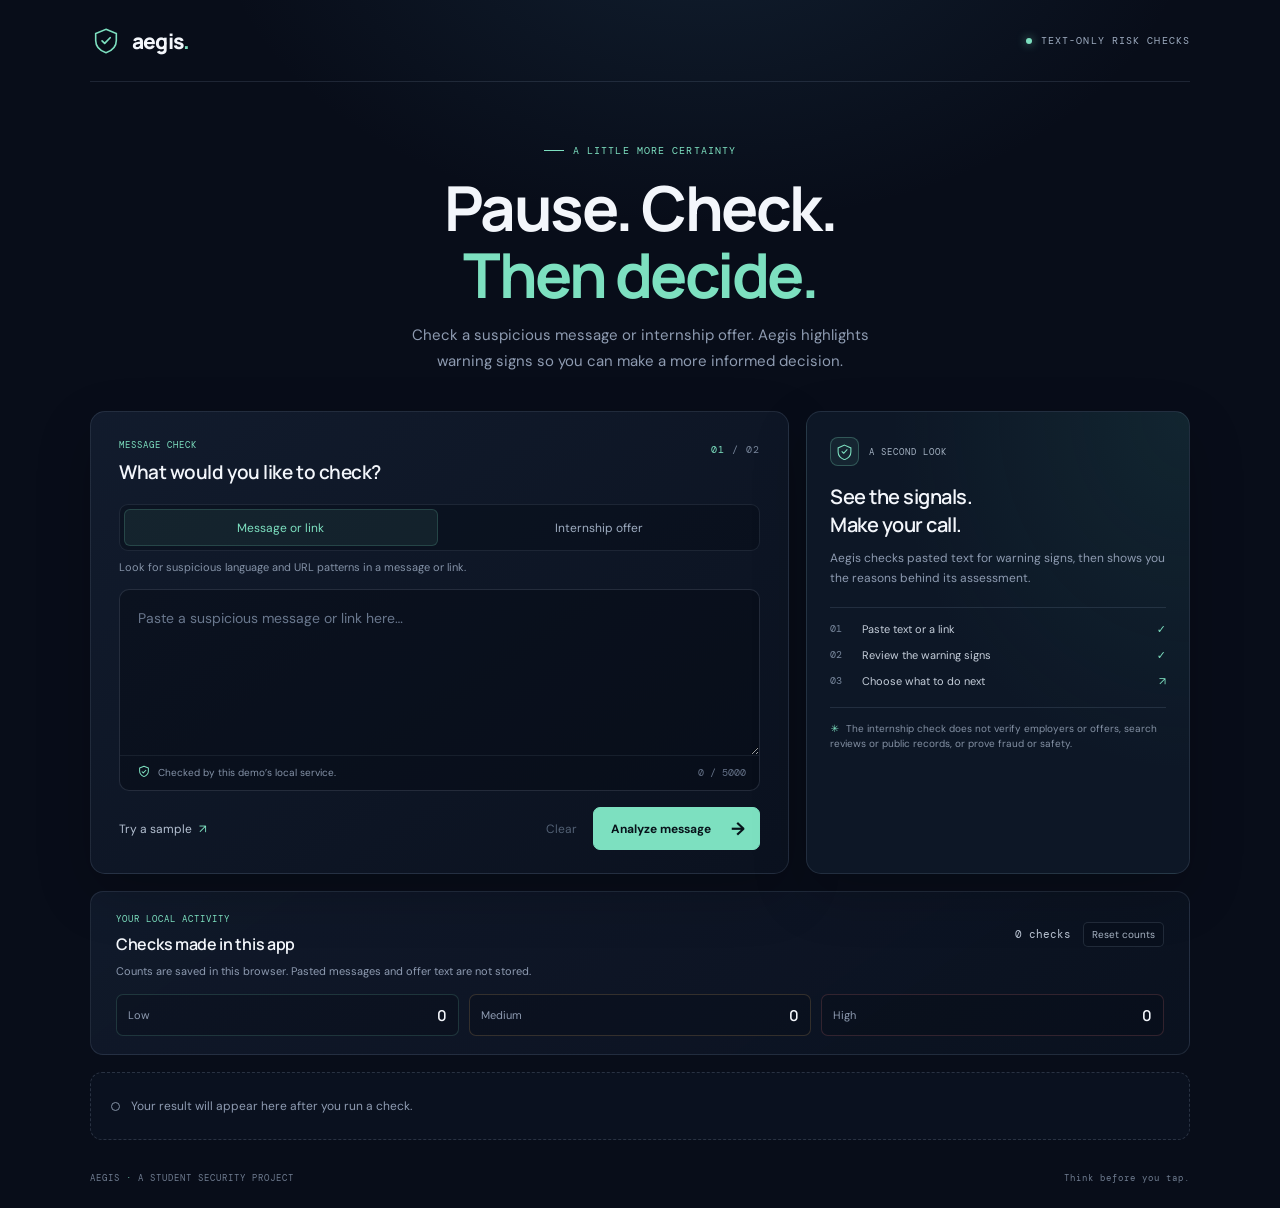
==== v2-test-model/frontend/index.html @ 484f484f "Add isolated V2 test model package" ====
<!doctype html>
<html lang="en">
  <head>
    <meta charset="utf-8" />
    <meta name="viewport" content="width=device-width, initial-scale=1" />
    <meta name="theme-color" content="#080d19" />
    <meta name="description" content="Check suspicious messages and internship offers with Aegis." />
    <title>Aegis — Scam warning checks</title>
    <link rel="stylesheet" href="styles.css" />
    <script src="app.js" defer></script>
  </head>
  <body>
    <div class="shell">
      <header class="topbar">
        <a class="brand" href="#top" aria-label="Aegis home">
          <span class="brand-mark" aria-hidden="true">
            <svg viewBox="0 0 32 32" fill="none"><path d="M16 3.5 27 8v7.4c0 6.2-4.3 10.8-11 13.1C9.3 26.2 5 21.6 5 15.4V8l11-4.5Z" stroke="currentColor" stroke-width="1.7"/><path d="m11.8 15.8 2.8 2.8 5.8-6.1" stroke="currentColor" stroke-width="1.8" stroke-linecap="round" stroke-linejoin="round"/></svg>
          </span>
          <span class="brand-name">aegis<span>.</span></span>
        </a>
        <div class="topbar-note"><span class="live-dot"></span> TEXT-ONLY RISK CHECKS</div>
      </header>

      <main id="top">
        <section class="intro" aria-labelledby="page-title">
          <div class="eyebrow"><span class="eyebrow-line"></span> A LITTLE MORE CERTAINTY</div>
          <h1 id="page-title">Pause. Check.<br /><span>Then decide.</span></h1>
          <p class="intro-copy">Check a suspicious message or internship offer. Aegis highlights warning signs so you can make a more informed decision.</p>
        </section>

        <section class="workspace" aria-label="Aegis text checker">
          <div class="checker-card">
            <div class="card-heading">
              <div>
                <div class="section-kicker" id="mode-kicker">MESSAGE CHECK</div>
                <h2>What would you like to check?</h2>
              </div>
              <span class="step-label"><span>01</span> / 02</span>
            </div>

            <div class="mode-picker" role="group" aria-label="Choose what to check">
              <button class="mode-button is-active" type="button" data-mode="message" aria-pressed="true">Message or link</button>
              <button class="mode-button" type="button" data-mode="internship" aria-pressed="false">Internship offer</button>
            </div>
            <p class="mode-help" id="mode-help">Look for suspicious language and URL patterns in a message or link.</p>

            <div class="input-wrap company-site-field" id="company-site-field" hidden>
              <label for="company-website">Company website <span>(optional)</span></label>
              <input id="company-website" name="company-website" type="url" maxlength="500" placeholder="https://company.example" autocomplete="url" aria-describedby="company-website-note" />
              <p class="field-note" id="company-website-note">Included with the offer text in the same warning check. This does not verify the company or search its website.</p>
            </div>

            <form id="check-form">
              <label class="sr-only" id="message-label" for="message">Suspicious message or URL</label>
              <div class="input-wrap">
              <textarea id="message" name="message" maxlength="5000" placeholder="Paste a suspicious message or link here…" aria-describedby="mode-help char-count" required></textarea>
                <div class="input-footer">
                  <span class="input-hint"><svg viewBox="0 0 16 16" aria-hidden="true"><path d="M8 1.5 13 3.5v3.4c0 3-2 5.2-5 6.4-3-1.2-5-3.4-5-6.4V3.5l5-2Z"/><path d="m5.8 7.7 1.4 1.4 3-3.1"/></svg> Checked by this demo’s local service.</span>
                  <span id="char-count" class="char-count">0 / 5000</span>
                </div>
              </div>
              <div class="form-actions">
                <button class="text-button" id="sample-button" type="button">Try a sample <span aria-hidden="true">↗</span></button>
                <div class="primary-actions">
                  <button class="clear-button" id="clear-button" type="button" disabled>Clear</button>
                  <button class="analyze-button" id="submit-button" type="submit"><span class="button-label">Analyze message</span><span class="button-arrow" aria-hidden="true">→</span></button>
                </div>
              </div>
            </form>

            <p id="status" class="status" role="status" aria-live="polite"></p>
          </div>

          <aside class="side-panel" aria-label="How Aegis works">
            <div class="side-top">
              <span class="side-icon" aria-hidden="true"><svg viewBox="0 0 24 24" fill="none"><path d="M12 3 21 7v5.7c0 5.1-3.6 8.9-9 10.8-5.4-1.9-9-5.7-9-10.8V7l9-4Z" stroke="currentColor" stroke-width="1.5"/><path d="m8.5 12.2 2.3 2.3 4.8-5" stroke="currentColor" stroke-width="1.5" stroke-linecap="round" stroke-linejoin="round"/></svg></span>
              <span class="side-kicker">A SECOND LOOK</span>
            </div>
            <h2>See the signals.<br />Make your call.</h2>
            <p class="side-copy">Aegis checks pasted text for warning signs, then shows you the reasons behind its assessment.</p>
            <div class="side-divider"></div>
            <div class="workflow">
              <div class="workflow-step"><span class="workflow-number">01</span><span>Paste text or a link</span><span class="workflow-check">✓</span></div>
              <div class="workflow-step"><span class="workflow-number">02</span><span>Review the warning signs</span><span class="workflow-check">✓</span></div>
              <div class="workflow-step"><span class="workflow-number">03</span><span>Choose what to do next</span><span class="workflow-check">↗</span></div>
            </div>
            <p class="disclaimer"><span aria-hidden="true">✳</span> The internship check does not verify employers or offers, search reviews or public records, or prove fraud or safety.</p>
          </aside>
        </section>

        <section class="stats-card" aria-labelledby="stats-title" aria-live="polite">
          <div class="stats-heading">
            <div>
              <div class="section-kicker">YOUR LOCAL ACTIVITY</div>
              <h2 id="stats-title">Checks made in this app</h2>
            </div>
            <div class="stats-controls">
              <span class="stats-total" id="stats-total">0 checks</span>
              <button class="reset-stats" id="reset-stats" type="button">Reset counts</button>
            </div>
          </div>
          <p class="stats-note">Counts are saved in this browser. Pasted messages and offer text are not stored.</p>
          <dl class="risk-stats">
            <div class="risk-stat low-stat"><dt>Low</dt><dd id="stats-low">0</dd></div>
            <div class="risk-stat medium-stat"><dt>Medium</dt><dd id="stats-medium">0</dd></div>
            <div class="risk-stat high-stat"><dt>High</dt><dd id="stats-high">0</dd></div>
          </dl>
        </section>

        <section id="result-state" class="result-state" data-state="empty" role="status" aria-live="polite" aria-atomic="true">
          <span class="state-indicator" aria-hidden="true"></span>
          <p id="result-state-message">Your result will appear here after you run a check.</p>
        </section>

        <section id="result" class="result-card" aria-labelledby="result-title" aria-busy="false" hidden>
          <div class="result-heading">
            <div><div class="section-kicker">CHECK COMPLETE</div><h2 id="result-title">Here’s what Aegis found</h2></div>
            <span id="result-level" class="risk-pill">LOW RISK</span>
          </div>
          <div class="result-grid">
            <div class="score-panel">
              <div class="score-ring" id="score-ring"><div class="score-inner"><strong id="score-value">0</strong><span>of 100</span></div></div>
              <span class="score-caption">Warning score</span>
            </div>
            <div class="findings-panel">
              <h3>Warning signs</h3>
              <ul id="signals-list" class="signals-list"></ul>
              <p id="explanation" class="explanation"></p>
            </div>
          </div>
          <div class="result-note"><span aria-hidden="true">i</span> Scores are heuristic warnings, not measured probabilities. A low score does not prove a message or offer is safe.</div>
          <section id="source-research" class="source-research" aria-labelledby="source-title" hidden>
            <h3 id="source-title">Source research</h3>
            <p id="source-status" class="source-status"></p>
            <ul id="source-list" class="source-list"></ul>
          </section>
        </section>

        <footer class="footer"><span>AEGIS <span class="footer-dot">·</span> A STUDENT SECURITY PROJECT</span><span>Think before you tap.</span></footer>
      </main>
    </div>
  </body>
</html>
---- v2-test-model/frontend/styles.css ----
@import url('https://fonts.googleapis.com/css2?family=DM+Mono:wght@400;500&family=DM+Sans:wght@400;500;600;700&family=Manrope:wght@400;500;600;700;800&display=swap');

:root {
  color-scheme: dark;
  --bg: #080d19;
  --panel: #0e1626;
  --panel-2: #111c2e;
  --line: rgba(175, 197, 226, .13);
  --text: #f3f6fb;
  --muted: #8e9bb1;
  --soft: #bbc5d4;
  --mint: #7de0c0;
  --mint-dark: #112c2b;
  --mono: 'DM Mono', ui-monospace, monospace;
  font-family: 'DM Sans', system-ui, sans-serif;
  font-synthesis: none;
  text-rendering: optimizeLegibility;
  -webkit-font-smoothing: antialiased;
}

* { box-sizing: border-box; }
body { min-width: 320px; margin: 0; color: var(--text); background: radial-gradient(ellipse 55% 38% at 55% -8%, rgba(53, 100, 134, .2), transparent 70%), var(--bg); }
button, textarea, input { font: inherit; }
button:focus-visible, textarea:focus-visible, input:focus-visible, a:focus-visible { outline: 2px solid var(--mint); outline-offset: 3px; }
.shell { width: min(1100px, calc(100% - 56px)); margin: 0 auto; }
.topbar { height: 82px; display: flex; align-items: center; justify-content: space-between; border-bottom: 1px solid var(--line); }
.brand { display: inline-flex; align-items: center; gap: 10px; color: var(--text); text-decoration: none; }
.brand-mark { display: grid; width: 32px; height: 32px; place-items: center; color: var(--mint); }
.brand-mark svg { width: 30px; }
.brand-name { font: 800 21px 'Manrope', sans-serif; letter-spacing: -.8px; }
.brand-name span { color: var(--mint); }
.topbar-note, .eyebrow, .section-kicker, .step-label, .side-kicker, .footer { font-family: var(--mono); letter-spacing: .11em; }
.topbar-note { display: inline-flex; align-items: center; gap: 9px; color: #9eacc0; font-size: 10px; }
.live-dot { width: 6px; height: 6px; border-radius: 50%; background: var(--mint); box-shadow: 0 0 10px rgba(125,224,192,.7); }
main { padding: 62px 0 0; }
.intro { max-width: 620px; margin: 0 auto 37px; text-align: center; }
.eyebrow { display: flex; align-items: center; justify-content: center; gap: 9px; color: var(--mint); font-size: 10px; }
.eyebrow-line { width: 20px; height: 1px; background: var(--mint); }
h1, h2, h3, p { margin-top: 0; }
h1 { margin: 18px 0 13px; font: 700 clamp(42px, 6vw, 62px)/1.08 'Manrope', sans-serif; letter-spacing: -2.5px; }
h1 span { color: var(--mint); }
.intro-copy { max-width: 490px; margin: 0 auto; color: var(--muted); font-size: 15px; line-height: 1.75; }
.workspace { display: grid; grid-template-columns: minmax(0, 1.55fr) minmax(270px, .85fr); gap: 17px; align-items: stretch; }
.checker-card, .side-panel, .result-card { border: 1px solid var(--line); border-radius: 15px; background: linear-gradient(145deg, rgba(18,28,46,.97), rgba(11,18,32,.98)); box-shadow: 0 20px 55px rgba(0,0,0,.2); }
.checker-card { padding: 27px 28px 23px; }
.card-heading, .result-heading { display: flex; align-items: flex-start; justify-content: space-between; gap: 16px; margin-bottom: 19px; }
.section-kicker { margin-bottom: 8px; color: var(--mint); font-size: 9px; }
.card-heading h2, .result-heading h2 { margin-bottom: 0; font: 600 19px 'Manrope', sans-serif; letter-spacing: -.45px; }
.step-label { margin-top: 4px; color: #77859a; font-size: 10px; white-space: nowrap; }
.step-label span { color: var(--mint); }
.mode-picker { display: grid; grid-template-columns: 1fr 1fr; gap: 4px; margin: 0 0 8px; padding: 4px; border: 1px solid rgba(164,183,209,.12); border-radius: 9px; background: rgba(5,10,19,.34); }
.mode-button { min-height: 37px; padding: 7px 10px; border: 1px solid transparent; border-radius: 6px; color: #9eacc0; background: transparent; font-size: 12px; cursor: pointer; transition: color .2s, background .2s, border-color .2s; }
.mode-button:hover:not(:disabled) { color: var(--text); }
.mode-button.is-active { border-color: rgba(125,224,192,.18); color: var(--mint); background: rgba(125,224,192,.08); }
.mode-button:disabled { cursor: wait; opacity: .65; }
.mode-help { min-height: 18px; margin: 0 0 12px; color: #8492a7; font-size: 11px; line-height: 1.55; }
.company-site-field { margin: 0 0 12px; padding: 11px 14px 10px; }
.company-site-field label { display: block; margin-bottom: 7px; color: #c2ccda; font-size: 11px; }
.company-site-field label span { color: var(--muted); }
.company-site-field input { width: 100%; min-height: 36px; border: 1px solid rgba(164,183,209,.16); border-radius: 6px; padding: 7px 9px; color: var(--text); background: rgba(5,10,19,.4); font-size: 12px; }
.company-site-field input::placeholder { color: #69778d; }
.field-note { margin: 7px 0 0; color: #8492a7; font-size: 10px; line-height: 1.5; }
.input-wrap { overflow: hidden; border: 1px solid rgba(164,183,209,.17); border-radius: 10px; background: rgba(5,10,19,.44); transition: border-color .2s, box-shadow .2s; }
.input-wrap:focus-within { border-color: rgba(125,224,192,.55); box-shadow: 0 0 0 3px rgba(125,224,192,.06); }
textarea { display: block; width: 100%; min-height: 165px; resize: vertical; border: 0; outline: 0; padding: 17px 18px 12px; color: var(--text); background: transparent; font-size: 14px; line-height: 1.65; }
textarea::placeholder { color: #69778d; }
.input-footer { display: flex; align-items: center; justify-content: space-between; gap: 10px; padding: 9px 13px 11px 17px; border-top: 1px solid rgba(164,183,209,.09); }
.input-hint { display: flex; align-items: center; gap: 7px; color: #8492a7; font-size: 10px; }
.input-hint svg { width: 14px; height: 14px; fill: none; stroke: var(--mint); stroke-width: 1.15; stroke-linecap: round; stroke-linejoin: round; }
.char-count { color: #647187; font: 10px var(--mono); white-space: nowrap; }
.form-actions { display: flex; justify-content: space-between; align-items: center; margin-top: 16px; }
.primary-actions { display: flex; align-items: center; gap: 16px; }
.text-button, .clear-button { padding: 8px 0; border: 0; color: #b3bfd0; background: none; font-size: 12px; cursor: pointer; }
.text-button span { padding-left: 4px; color: var(--mint); }
.clear-button:disabled { color: #526074; cursor: default; }
.analyze-button { display: inline-flex; align-items: center; gap: 20px; min-height: 43px; padding: 0 14px 0 17px; border: 1px solid var(--mint); border-radius: 7px; color: #07131a; background: var(--mint); font-size: 12px; font-weight: 700; cursor: pointer; transition: background .2s, transform .2s; }
.analyze-button:hover:not(:disabled) { transform: translateY(-1px); background: #a0f0d7; }
.analyze-button:disabled { opacity: .75; cursor: wait; }
.button-arrow { font-size: 18px; line-height: 1; }
.status { min-height: 18px; margin: 11px 0 0; color: #f0a4a4; font-size: 12px; }
.status:empty { display: none; }
.result-state { display: flex; align-items: center; gap: 11px; min-height: 68px; margin-top: 17px; padding: 17px 20px; border: 1px dashed rgba(164,183,209,.2); border-radius: 12px; color: var(--muted); background: rgba(14,22,38,.52); font-size: 12px; line-height: 1.55; }
.result-state p { margin: 0; }
.state-indicator { width: 9px; height: 9px; flex: 0 0 9px; border: 1px solid #8391a4; border-radius: 50%; }
.result-state[data-state="loading"] { border-style: solid; border-color: rgba(125,224,192,.25); color: var(--soft); }
.result-state[data-state="loading"] .state-indicator { border-color: var(--mint); border-top-color: transparent; animation: spin .8s linear infinite; }
.result-state[data-state="error"] { border-style: solid; border-color: rgba(255,128,137,.35); color: #ffc0c4; background: rgba(66,22,33,.25); }
.result-state[data-state="error"] .state-indicator { border-color: #ff8991; background: #ff8991; box-shadow: 0 0 0 4px rgba(255,128,137,.1); }
.side-panel { position: relative; overflow: hidden; padding: 25px 23px 20px; background: radial-gradient(ellipse at 100% 0, rgba(39,102,94,.18), transparent 55%), #0d1726; }
.side-top { display: flex; align-items: center; gap: 10px; margin-bottom: 17px; }
.side-icon { display: grid; width: 29px; height: 29px; place-items: center; border: 1px solid rgba(125,224,192,.27); border-radius: 8px; color: var(--mint); background: rgba(125,224,192,.07); }
.side-icon svg { width: 17px; }
.side-kicker { color: #a4b2c2; font-size: 9px; }
.side-panel h2 { margin-bottom: 10px; font: 600 20px/1.36 'Manrope', sans-serif; letter-spacing: -.5px; }
.side-copy { margin-bottom: 18px; color: var(--muted); font-size: 12px; line-height: 1.7; }
.side-divider { height: 1px; margin-bottom: 14px; background: var(--line); }
.workflow { display: grid; gap: 12px; }
.workflow-step { display: grid; grid-template-columns: 25px 1fr 15px; align-items: center; gap: 7px; color: #c5ceda; font-size: 11px; }
.workflow-number { color: #77869b; font: 10px var(--mono); }
.workflow-check { color: var(--mint); font-size: 11px; text-align: right; }
.disclaimer { margin: 19px 0 0; padding-top: 13px; border-top: 1px solid var(--line); color: #8491a4; font-size: 10px; line-height: 1.55; }
.disclaimer span { padding-right: 4px; color: var(--mint); }
.result-card { margin-top: 17px; padding: 25px 28px 18px; animation: reveal .3s ease-out; }
.result-heading { align-items: center; margin-bottom: 20px; }
.risk-pill { padding: 7px 10px; border: 1px solid rgba(125,224,192,.25); border-radius: 99px; color: var(--mint); background: rgba(125,224,192,.07); font: 10px var(--mono); letter-spacing: .06em; white-space: nowrap; }
.risk-pill.medium { border-color: rgba(255,196,111,.3); color: #ffc46f; background: rgba(255,196,111,.07); }
.risk-pill.high { border-color: rgba(255,128,137,.35); color: #ff8991; background: rgba(255,128,137,.08); }
.result-grid { display: grid; grid-template-columns: 170px 1fr; gap: 26px; align-items: center; }
.score-panel { display: flex; flex-direction: column; align-items: center; gap: 9px; }
.score-ring { display: grid; width: 112px; height: 112px; place-items: center; border-radius: 50%; background: conic-gradient(var(--mint) 0deg, rgba(125,224,192,.12) 0deg); transition: background .4s; }
.score-inner { display: flex; width: 95px; height: 95px; flex-direction: column; align-items: center; justify-content: center; border-radius: 50%; background: #101a2a; }
.score-inner strong { font: 700 31px 'Manrope', sans-serif; line-height: 1; }
.score-inner span, .score-caption { color: var(--muted); font-size: 10px; }
.findings-panel h3 { margin-bottom: 11px; font: 600 13px 'Manrope', sans-serif; }
.signals-list { display: grid; gap: 7px; margin: 0; padding: 0; list-style: none; }
.signals-list li { display: flex; align-items: flex-start; gap: 8px; color: #c2ccda; font-size: 12px; line-height: 1.5; }
.signals-list li::before { content: '!'; display: grid; width: 16px; height: 16px; flex: 0 0 16px; place-items: center; border-radius: 50%; color: #ffc46f; background: rgba(255,196,111,.1); font: 10px var(--mono); }
.signals-list li.no-signals::before { content: '✓'; color: var(--mint); background: rgba(125,224,192,.1); }
.explanation { margin: 12px 0 0; color: var(--muted); font-size: 12px; line-height: 1.7; }
.result-note { display: flex; align-items: center; gap: 8px; margin-top: 19px; padding-top: 13px; border-top: 1px solid var(--line); color: #8d9aae; font-size: 10px; line-height: 1.5; }
.result-note span { display: grid; width: 15px; height: 15px; flex: 0 0 15px; place-items: center; border: 1px solid #8392a5; border-radius: 50%; font: 10px var(--mono); }
.stats-card { margin-top: 17px; padding: 21px 25px 18px; border: 1px solid var(--line); border-radius: 13px; background: linear-gradient(145deg, rgba(18,28,46,.84), rgba(11,18,32,.9)); }
.stats-heading { display: flex; align-items: center; justify-content: space-between; gap: 14px; }
.stats-heading h2 { margin: 0; font: 600 16px 'Manrope', sans-serif; letter-spacing: -.3px; }
.stats-controls { display: flex; align-items: center; gap: 12px; }
.stats-total { color: var(--soft); font: 11px var(--mono); white-space: nowrap; }
.reset-stats { padding: 5px 8px; border: 1px solid rgba(164,183,209,.16); border-radius: 5px; color: #aab6c6; background: rgba(5,10,19,.22); font-size: 10px; cursor: pointer; }
.reset-stats:hover { color: var(--text); border-color: rgba(125,224,192,.35); }
.stats-note { margin: 8px 0 14px; color: var(--muted); font-size: 11px; line-height: 1.55; }
.risk-stats { display: grid; grid-template-columns: repeat(3, 1fr); gap: 10px; margin: 0; }
.risk-stat { display: flex; align-items: center; justify-content: space-between; gap: 8px; min-height: 42px; padding: 8px 11px; border: 1px solid var(--line); border-radius: 7px; background: rgba(5,10,19,.25); }
.risk-stat dt { color: var(--muted); font-size: 11px; }
.risk-stat dd { margin: 0; color: var(--text); font: 600 15px 'Manrope', sans-serif; }
.low-stat { border-color: rgba(125,224,192,.17); }
.medium-stat { border-color: rgba(255,196,111,.17); }
.high-stat { border-color: rgba(255,128,137,.17); }
.source-research { margin-top: 18px; padding-top: 15px; border-top: 1px solid var(--line); }
.source-research h3 { margin-bottom: 7px; font: 600 13px 'Manrope', sans-serif; }
.source-status { margin: 0; color: var(--muted); font-size: 11px; line-height: 1.6; }
.source-list { display: grid; gap: 10px; margin: 11px 0 0; padding: 0; list-style: none; }
.source-list li { display: grid; grid-template-columns: minmax(0, 1fr) auto; align-items: center; gap: 4px 12px; font-size: 11px; }
.source-list a, .source-list li > span:not(.source-kind) { color: var(--mint); overflow-wrap: anywhere; }
.source-kind { grid-column: 1 / -1; color: #aab6c6; font: 9px var(--mono); letter-spacing: .04em; }
.source-list time { color: var(--muted); font-size: 10px; white-space: nowrap; }
.footer { display: flex; justify-content: space-between; padding: 32px 0 24px; color: #6f7c90; font-size: 9px; }
.footer-dot { color: var(--mint); }
.sr-only { position: absolute; width: 1px; height: 1px; padding: 0; overflow: hidden; clip: rect(0,0,0,0); white-space: nowrap; clip-path: inset(50%); }
[hidden] { display: none !important; }
@keyframes reveal { from { opacity: 0; transform: translateY(8px); } to { opacity: 1; transform: translateY(0); } }
@keyframes spin { to { transform: rotate(360deg); } }

@media (max-width: 760px) {
  .shell { width: min(600px, calc(100% - 36px)); }
  main { padding-top: 47px; }
  .intro { margin-bottom: 27px; }
  h1 { font-size: clamp(42px, 10vw, 57px); }
  .workspace { grid-template-columns: 1fr; }
  .side-panel { padding: 22px; }
  .workflow { grid-template-columns: 1fr; }
}
@media (max-width: 480px) {
  .shell { width: calc(100% - 28px); }
  .topbar { height: 68px; }
  .topbar-note { font-size: 8px; letter-spacing: .06em; }
  main { padding-top: 38px; }
  .intro-copy { max-width: 340px; font-size: 13px; }
  .checker-card { padding: 21px 17px 17px; }
  .card-heading h2, .result-heading h2 { font-size: 16px; }
  .input-footer { align-items: flex-start; }
  .input-hint { max-width: 220px; line-height: 1.4; }
  .form-actions { align-items: flex-end; }
  .primary-actions { gap: 10px; }
  .analyze-button { gap: 9px; min-height: 40px; padding: 0 10px; font-size: 11px; }
  .clear-button, .text-button { font-size: 11px; }
  .result-card { padding: 21px 17px 16px; }
  .stats-card { padding: 18px 16px 15px; }
  .risk-stats { gap: 6px; }
  .risk-stat { align-items: flex-start; flex-direction: column; gap: 3px; padding: 8px; }
  .source-list li { grid-template-columns: 1fr; gap: 5px; }
  .source-list time { white-space: normal; }
  .result-grid { grid-template-columns: 105px 1fr; gap: 16px; }
  .score-ring { width: 94px; height: 94px; }
  .score-inner { width: 79px; height: 79px; }
  .score-inner strong { font-size: 26px; }
  .footer { gap: 12px; font-size: 8px; }
}
@media (max-width: 600px) {
  .stats-heading, .stats-controls { align-items: flex-start; }
  .stats-heading { flex-direction: column; }
  .stats-controls { width: 100%; justify-content: space-between; }
  .result-grid { grid-template-columns: 1fr; gap: 22px; }
  .score-panel { flex-direction: row; justify-content: flex-start; }
  .footer { flex-wrap: wrap; }
}
@media (max-width: 360px) {
  .shell { width: calc(100% - 24px); }
  .topbar-note { max-width: 132px; text-align: right; line-height: 1.5; }
  .form-actions { align-items: stretch; flex-direction: column; gap: 10px; }
  .text-button { align-self: flex-start; }
  .primary-actions { justify-content: space-between; }
  .input-footer { gap: 6px; padding-right: 9px; padding-left: 11px; }
}
@media (prefers-reduced-motion: reduce) { *, *::before, *::after { scroll-behavior: auto !important; animation-duration: .01ms !important; transition-duration: .01ms !important; } }
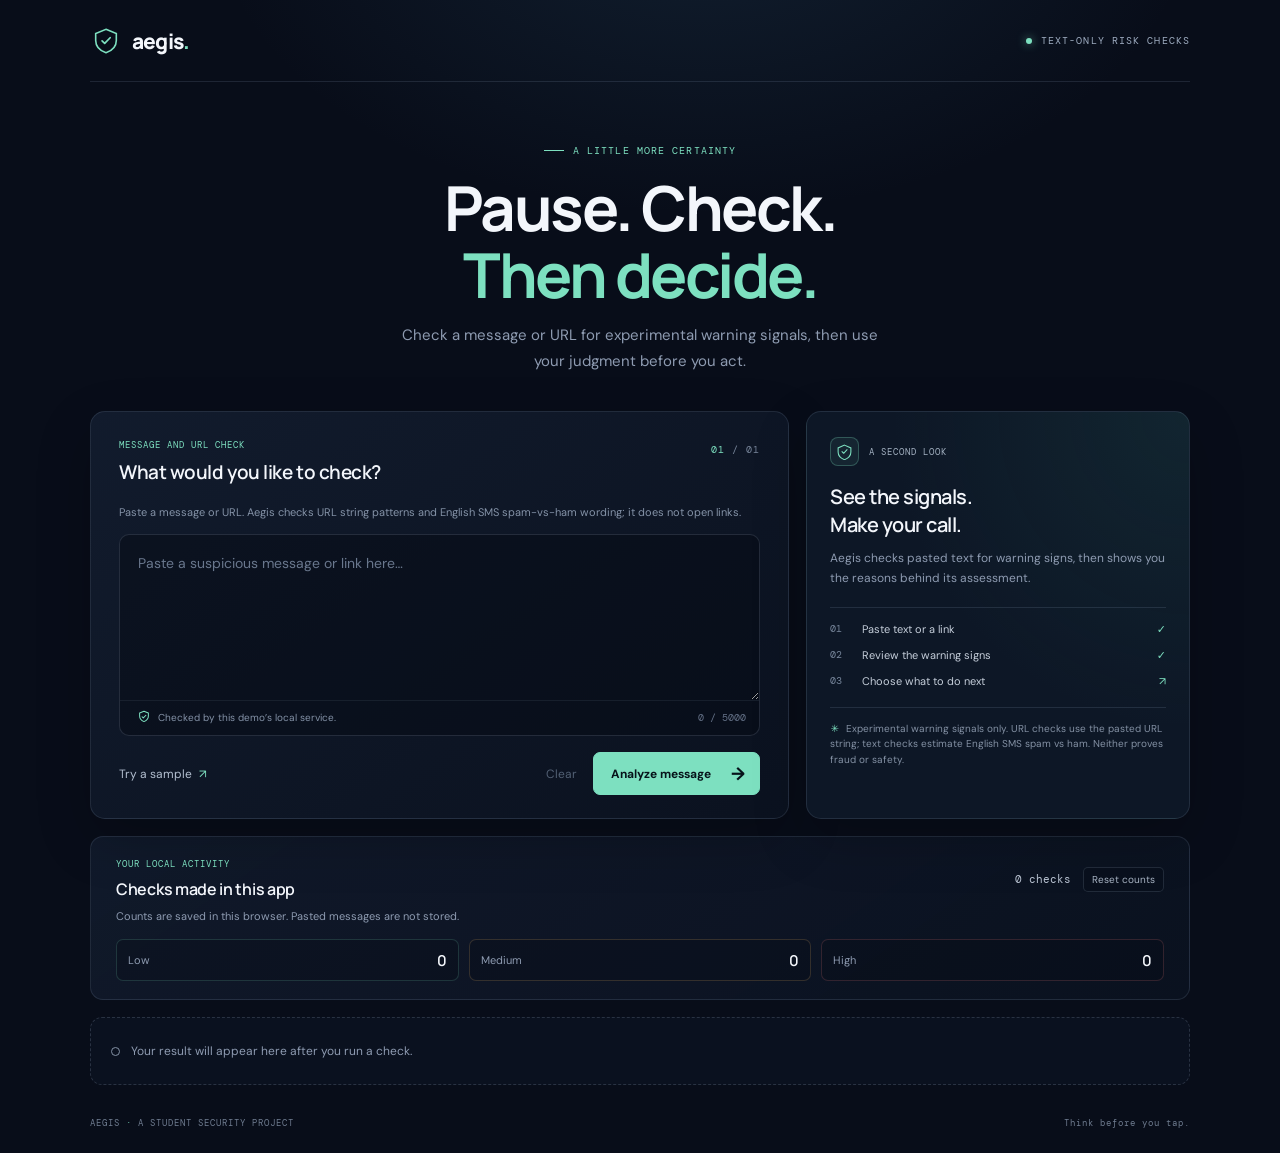
==== commit 7c86c755: "Align V2 frontend with supported message checks" ====
--- a/v2-test-model/frontend/index.html
+++ b/v2-test-model/frontend/index.html
@@ -4,7 +4,7 @@
     <meta charset="utf-8" />
     <meta name="viewport" content="width=device-width, initial-scale=1" />
     <meta name="theme-color" content="#080d19" />
-    <meta name="description" content="Check suspicious messages and internship offers with Aegis." />
+    <meta name="description" content="Review experimental warning signals in a message or URL with Aegis." />
     <title>Aegis — Scam warning checks</title>
     <link rel="stylesheet" href="styles.css" />
     <script src="app.js" defer></script>
@@ -25,33 +25,23 @@
         <section class="intro" aria-labelledby="page-title">
           <div class="eyebrow"><span class="eyebrow-line"></span> A LITTLE MORE CERTAINTY</div>
           <h1 id="page-title">Pause. Check.<br /><span>Then decide.</span></h1>
-          <p class="intro-copy">Check a suspicious message or internship offer. Aegis highlights warning signs so you can make a more informed decision.</p>
+          <p class="intro-copy">Check a message or URL for experimental warning signals, then use your judgment before you act.</p>
         </section>
 
         <section class="workspace" aria-label="Aegis text checker">
           <div class="checker-card">
             <div class="card-heading">
               <div>
-                <div class="section-kicker" id="mode-kicker">MESSAGE CHECK</div>
+                <div class="section-kicker">MESSAGE AND URL CHECK</div>
                 <h2>What would you like to check?</h2>
               </div>
-              <span class="step-label"><span>01</span> / 02</span>
+              <span class="step-label"><span>01</span> / 01</span>
             </div>
 
-            <div class="mode-picker" role="group" aria-label="Choose what to check">
-              <button class="mode-button is-active" type="button" data-mode="message" aria-pressed="true">Message or link</button>
-              <button class="mode-button" type="button" data-mode="internship" aria-pressed="false">Internship offer</button>
-            </div>
-            <p class="mode-help" id="mode-help">Look for suspicious language and URL patterns in a message or link.</p>
-
-            <div class="input-wrap company-site-field" id="company-site-field" hidden>
-              <label for="company-website">Company website <span>(optional)</span></label>
-              <input id="company-website" name="company-website" type="url" maxlength="500" placeholder="https://company.example" autocomplete="url" aria-describedby="company-website-note" />
-              <p class="field-note" id="company-website-note">Included with the offer text in the same warning check. This does not verify the company or search its website.</p>
-            </div>
+            <p class="mode-help" id="mode-help">Paste a message or URL. Aegis checks URL string patterns and English SMS spam-vs-ham wording; it does not open links.</p>
 
             <form id="check-form">
-              <label class="sr-only" id="message-label" for="message">Suspicious message or URL</label>
+              <label class="sr-only" id="message-label" for="message">Message or URL to check</label>
               <div class="input-wrap">
               <textarea id="message" name="message" maxlength="5000" placeholder="Paste a suspicious message or link here…" aria-describedby="mode-help char-count" required></textarea>
                 <div class="input-footer">
@@ -84,7 +74,7 @@
               <div class="workflow-step"><span class="workflow-number">02</span><span>Review the warning signs</span><span class="workflow-check">✓</span></div>
               <div class="workflow-step"><span class="workflow-number">03</span><span>Choose what to do next</span><span class="workflow-check">↗</span></div>
             </div>
-            <p class="disclaimer"><span aria-hidden="true">✳</span> The internship check does not verify employers or offers, search reviews or public records, or prove fraud or safety.</p>
+            <p class="disclaimer"><span aria-hidden="true">✳</span> Experimental warning signals only. URL checks use the pasted URL string; text checks estimate English SMS spam vs ham. Neither proves fraud or safety.</p>
           </aside>
         </section>
 
@@ -99,7 +89,7 @@
               <button class="reset-stats" id="reset-stats" type="button">Reset counts</button>
             </div>
           </div>
-          <p class="stats-note">Counts are saved in this browser. Pasted messages and offer text are not stored.</p>
+          <p class="stats-note">Counts are saved in this browser. Pasted messages are not stored.</p>
           <dl class="risk-stats">
             <div class="risk-stat low-stat"><dt>Low</dt><dd id="stats-low">0</dd></div>
             <div class="risk-stat medium-stat"><dt>Medium</dt><dd id="stats-medium">0</dd></div>
@@ -120,7 +110,7 @@
           <div class="result-grid">
             <div class="score-panel">
               <div class="score-ring" id="score-ring"><div class="score-inner"><strong id="score-value">0</strong><span>of 100</span></div></div>
-              <span class="score-caption">Warning score</span>
+              <span class="score-caption">Strongest signal score</span>
             </div>
             <div class="findings-panel">
               <h3>Warning signs</h3>
@@ -128,12 +118,22 @@
               <p id="explanation" class="explanation"></p>
             </div>
           </div>
-          <div class="result-note"><span aria-hidden="true">i</span> Scores are heuristic warnings, not measured probabilities. A low score does not prove a message or offer is safe.</div>
-          <section id="source-research" class="source-research" aria-labelledby="source-title" hidden>
-            <h3 id="source-title">Source research</h3>
-            <p id="source-status" class="source-status"></p>
-            <ul id="source-list" class="source-list"></ul>
+          <section class="component-scores" aria-labelledby="component-scores-title">
+            <h3 id="component-scores-title">Separate experimental estimates</h3>
+            <dl class="component-score-list">
+              <div class="component-score" id="url-score-row">
+                <dt>URL pattern estimate</dt>
+                <dd id="url-score-value">Not returned</dd>
+                <p id="url-score-scope">URL-only phishing-pattern estimate; not live reputation or page inspection.</p>
+              </div>
+              <div class="component-score">
+                <dt>Message wording estimate</dt>
+                <dd id="message-score-value">Not returned</dd>
+                <p id="message-score-scope">English SMS spam-vs-ham estimate; not a general scam or phishing classifier.</p>
+              </div>
+            </dl>
           </section>
+          <p id="score-note" class="result-note">The displayed score is the strongest of separate experimental signals, not a calibrated probability that a message is genuine or malicious. A low score does not prove a message is safe.</p>
         </section>
 
         <footer class="footer"><span>AEGIS <span class="footer-dot">·</span> A STUDENT SECURITY PROJECT</span><span>Think before you tap.</span></footer>
--- a/v2-test-model/frontend/styles.css
+++ b/v2-test-model/frontend/styles.css
@@ -48,18 +48,7 @@
 .card-heading h2, .result-heading h2 { margin-bottom: 0; font: 600 19px 'Manrope', sans-serif; letter-spacing: -.45px; }
 .step-label { margin-top: 4px; color: #77859a; font-size: 10px; white-space: nowrap; }
 .step-label span { color: var(--mint); }
-.mode-picker { display: grid; grid-template-columns: 1fr 1fr; gap: 4px; margin: 0 0 8px; padding: 4px; border: 1px solid rgba(164,183,209,.12); border-radius: 9px; background: rgba(5,10,19,.34); }
-.mode-button { min-height: 37px; padding: 7px 10px; border: 1px solid transparent; border-radius: 6px; color: #9eacc0; background: transparent; font-size: 12px; cursor: pointer; transition: color .2s, background .2s, border-color .2s; }
-.mode-button:hover:not(:disabled) { color: var(--text); }
-.mode-button.is-active { border-color: rgba(125,224,192,.18); color: var(--mint); background: rgba(125,224,192,.08); }
-.mode-button:disabled { cursor: wait; opacity: .65; }
 .mode-help { min-height: 18px; margin: 0 0 12px; color: #8492a7; font-size: 11px; line-height: 1.55; }
-.company-site-field { margin: 0 0 12px; padding: 11px 14px 10px; }
-.company-site-field label { display: block; margin-bottom: 7px; color: #c2ccda; font-size: 11px; }
-.company-site-field label span { color: var(--muted); }
-.company-site-field input { width: 100%; min-height: 36px; border: 1px solid rgba(164,183,209,.16); border-radius: 6px; padding: 7px 9px; color: var(--text); background: rgba(5,10,19,.4); font-size: 12px; }
-.company-site-field input::placeholder { color: #69778d; }
-.field-note { margin: 7px 0 0; color: #8492a7; font-size: 10px; line-height: 1.5; }
 .input-wrap { overflow: hidden; border: 1px solid rgba(164,183,209,.17); border-radius: 10px; background: rgba(5,10,19,.44); transition: border-color .2s, box-shadow .2s; }
 .input-wrap:focus-within { border-color: rgba(125,224,192,.55); box-shadow: 0 0 0 3px rgba(125,224,192,.06); }
 textarea { display: block; width: 100%; min-height: 165px; resize: vertical; border: 0; outline: 0; padding: 17px 18px 12px; color: var(--text); background: transparent; font-size: 14px; line-height: 1.65; }
@@ -117,8 +106,14 @@
 .signals-list li::before { content: '!'; display: grid; width: 16px; height: 16px; flex: 0 0 16px; place-items: center; border-radius: 50%; color: #ffc46f; background: rgba(255,196,111,.1); font: 10px var(--mono); }
 .signals-list li.no-signals::before { content: '✓'; color: var(--mint); background: rgba(125,224,192,.1); }
 .explanation { margin: 12px 0 0; color: var(--muted); font-size: 12px; line-height: 1.7; }
-.result-note { display: flex; align-items: center; gap: 8px; margin-top: 19px; padding-top: 13px; border-top: 1px solid var(--line); color: #8d9aae; font-size: 10px; line-height: 1.5; }
-.result-note span { display: grid; width: 15px; height: 15px; flex: 0 0 15px; place-items: center; border: 1px solid #8392a5; border-radius: 50%; font: 10px var(--mono); }
+.component-scores { margin-top: 20px; padding-top: 16px; border-top: 1px solid var(--line); }
+.component-scores h3 { margin-bottom: 11px; font: 600 13px 'Manrope', sans-serif; }
+.component-score-list { display: grid; grid-template-columns: repeat(2, minmax(0, 1fr)); gap: 11px; margin: 0; }
+.component-score { min-width: 0; padding: 13px 14px; border: 1px solid rgba(164,183,209,.13); border-radius: 9px; background: rgba(5,10,19,.25); }
+.component-score dt { color: var(--soft); font-size: 11px; }
+.component-score dd { margin: 7px 0; color: var(--mint); font: 600 17px 'Manrope', sans-serif; }
+.component-score p { margin: 0; color: var(--muted); font-size: 10px; line-height: 1.6; }
+.result-note { margin: 14px 0 0; padding: 12px 14px; border-left: 2px solid rgba(125,224,192,.38); color: #aab6c6; background: rgba(5,10,19,.2); font-size: 10px; line-height: 1.6; }
 .stats-card { margin-top: 17px; padding: 21px 25px 18px; border: 1px solid var(--line); border-radius: 13px; background: linear-gradient(145deg, rgba(18,28,46,.84), rgba(11,18,32,.9)); }
 .stats-heading { display: flex; align-items: center; justify-content: space-between; gap: 14px; }
 .stats-heading h2 { margin: 0; font: 600 16px 'Manrope', sans-serif; letter-spacing: -.3px; }
@@ -134,14 +129,6 @@
 .low-stat { border-color: rgba(125,224,192,.17); }
 .medium-stat { border-color: rgba(255,196,111,.17); }
 .high-stat { border-color: rgba(255,128,137,.17); }
-.source-research { margin-top: 18px; padding-top: 15px; border-top: 1px solid var(--line); }
-.source-research h3 { margin-bottom: 7px; font: 600 13px 'Manrope', sans-serif; }
-.source-status { margin: 0; color: var(--muted); font-size: 11px; line-height: 1.6; }
-.source-list { display: grid; gap: 10px; margin: 11px 0 0; padding: 0; list-style: none; }
-.source-list li { display: grid; grid-template-columns: minmax(0, 1fr) auto; align-items: center; gap: 4px 12px; font-size: 11px; }
-.source-list a, .source-list li > span:not(.source-kind) { color: var(--mint); overflow-wrap: anywhere; }
-.source-kind { grid-column: 1 / -1; color: #aab6c6; font: 9px var(--mono); letter-spacing: .04em; }
-.source-list time { color: var(--muted); font-size: 10px; white-space: nowrap; }
 .footer { display: flex; justify-content: space-between; padding: 32px 0 24px; color: #6f7c90; font-size: 9px; }
 .footer-dot { color: var(--mint); }
 .sr-only { position: absolute; width: 1px; height: 1px; padding: 0; overflow: hidden; clip: rect(0,0,0,0); white-space: nowrap; clip-path: inset(50%); }
@@ -176,8 +163,6 @@
   .stats-card { padding: 18px 16px 15px; }
   .risk-stats { gap: 6px; }
   .risk-stat { align-items: flex-start; flex-direction: column; gap: 3px; padding: 8px; }
-  .source-list li { grid-template-columns: 1fr; gap: 5px; }
-  .source-list time { white-space: normal; }
   .result-grid { grid-template-columns: 105px 1fr; gap: 16px; }
   .score-ring { width: 94px; height: 94px; }
   .score-inner { width: 79px; height: 79px; }
@@ -189,6 +174,7 @@
   .stats-heading { flex-direction: column; }
   .stats-controls { width: 100%; justify-content: space-between; }
   .result-grid { grid-template-columns: 1fr; gap: 22px; }
+  .component-score-list { grid-template-columns: 1fr; }
   .score-panel { flex-direction: row; justify-content: flex-start; }
   .footer { flex-wrap: wrap; }
 }
